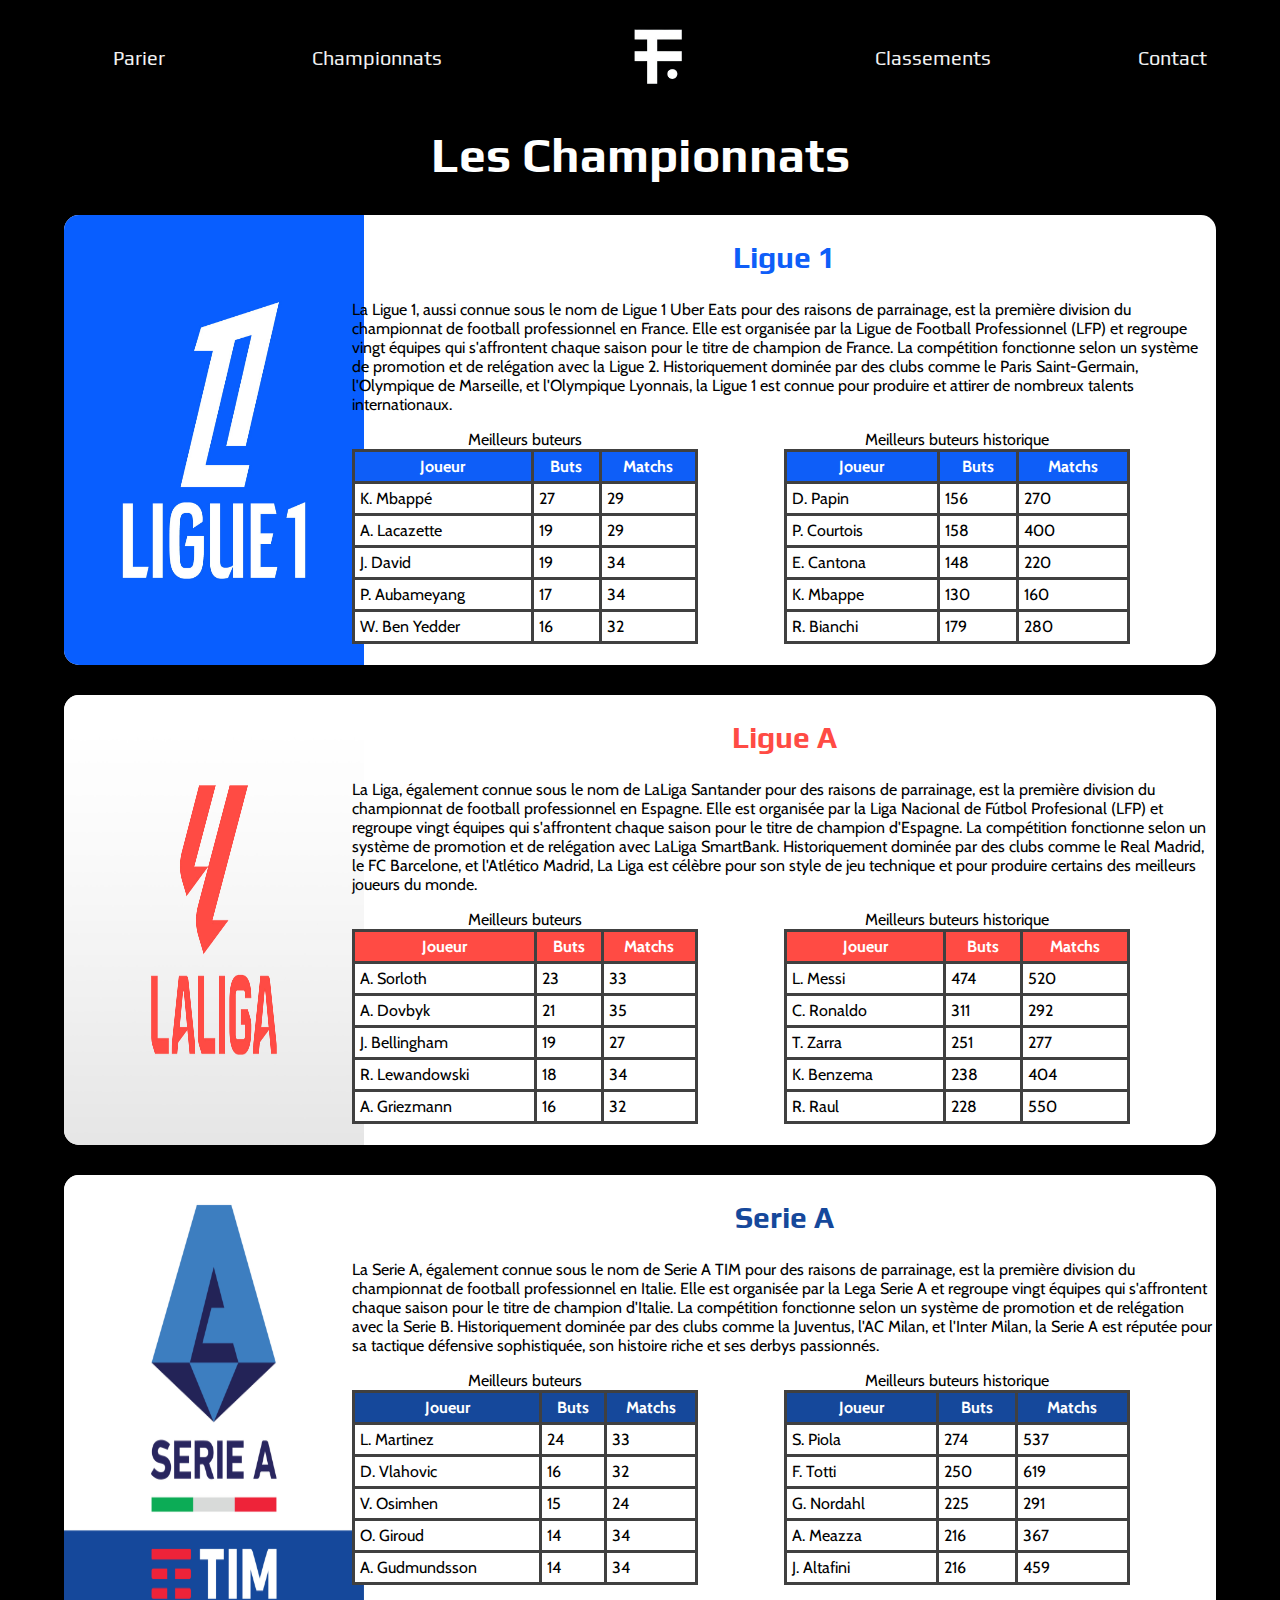
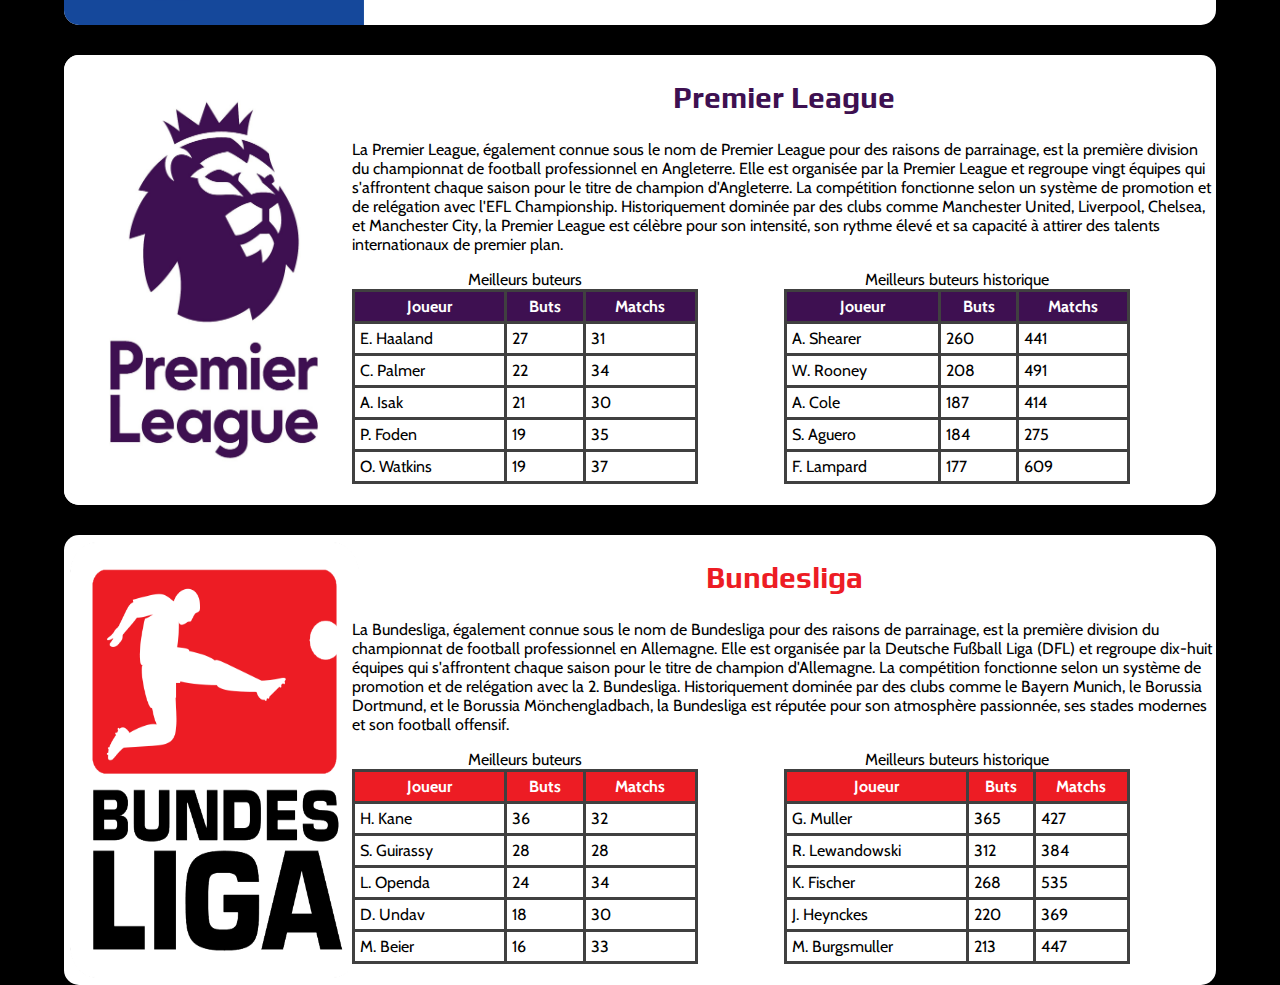
==== html/championnats.html @ 206c5bde "Oui Maximmmmme" ====
<!DOCTYPE html>
<html>

<head>
    <meta charset="UTF-8">
    <title>Football Total | Championnats</title>
    <link rel="stylesheet" href="../css/global.css">
    <link rel="stylesheet" href="../css/championnats.css">
    <script src="../js/championnats.js"></script>
</head>

<body>

    <nav class="navbar">
        <ul class="navbar-navigator">
            <li><a class="navbar-item" href="paris.html">Parier</a></li>
            <li><a class="navbar-item" href="championnats.html">Championnats</a></li>
            <li><a class="navbar-item" href="index.html"><img src="../assets/images/logo.png" alt="logo" class="navbar-logo"></a></li>
            <li><a class="navbar-item" href="classements.html">Classements</a></li>
            <li><a class="navbar-item" href="contact.html">Contact</a></li>
        </ul>
    </nav>

    <h1 class="title">Les Championnats</h1>


    <main>
        <section class="champ-card">

            <img src="../assets/images/logo-ligue1.png" alt="Ligue 1" class="champ-card-img">
            <div class="champ-details">

                <h2 class="champ-card-title" style = "color : #0E5EF8">Ligue 1</h2>

                <p>La Ligue 1, aussi connue sous le nom de Ligue 1 Uber Eats pour des raisons de parrainage, est la
                    première division du championnat de football professionnel en France. Elle est organisée par la
                    Ligue de Football Professionnel (LFP) et regroupe vingt équipes qui s'affrontent chaque saison pour
                    le titre de champion de France. La compétition fonctionne selon un système de promotion et de
                    relégation avec la Ligue 2. Historiquement dominée par des clubs comme le Paris Saint-Germain,
                    l'Olympique de Marseille, et l'Olympique Lyonnais, la Ligue 1 est connue pour produire et attirer de
                    nombreux talents internationaux.</p>


                <div class="table-carousel">
                    <table class="table_component" id="but-ligue1">
                        <caption>Meilleurs buteurs</caption>
                        <thead>
                            <tr>
                                <th>Joueur</th>
                                <th>Buts</th>
                                <th>Matchs</th>
                            </tr>
                        </thead>
                        <tbody>
                        </tbody>
                    </table>

                    <table class="table_component" id="but-ligue1-his">
                        <caption>Meilleurs buteurs historique</caption>
                        <thead>
                            <tr>
                                <th>Joueur</th>
                                <th>Buts</th>
                                <th>Matchs</th>
                            </tr>
                        </thead>
                        <tbody>
                        </tbody>
                    </table>

                </div>
            </div>

        </section>

        <section class="champ-card">

            <img src="../assets/images/logo-liguea.jpg" alt="Ligua" class="champ-card-img">
            <div class="champ-details">

                <h2 class="champ-card-title" style = "color : #FF4B44">Ligue A</h2>

                <p>La Liga, également connue sous le nom de LaLiga Santander pour des raisons de parrainage, est la première division du championnat de football professionnel en Espagne. Elle est organisée par la Liga Nacional de Fútbol Profesional (LFP) et regroupe vingt équipes qui s'affrontent chaque saison pour le titre de champion d'Espagne. La compétition fonctionne selon un système de promotion et de relégation avec LaLiga SmartBank. Historiquement dominée par des clubs comme le Real Madrid, le FC Barcelone, et l'Atlético Madrid, La Liga est célèbre pour son style de jeu technique et pour produire certains des meilleurs joueurs du monde.</p>


                <div class="table-carousel">
                    <table class="table_component" id="but-liga">
                        <caption>Meilleurs buteurs</caption>
                        <thead>
                            <tr>
                                <th>Joueur</th>
                                <th>Buts</th>
                                <th>Matchs</th>
                            </tr>
                        </thead>
                        <tbody>
                        </tbody>
                    </table>

                    <table class="table_component" id="but-liga-his">
                        <caption>Meilleurs buteurs historique</caption>
                        <thead>
                            <tr>
                                <th>Joueur</th>
                                <th>Buts</th>
                                <th>Matchs</th>
                            </tr>
                        </thead>
                        <tbody>
                        </tbody>
                    </table>

                </div>
            </div>

        </section>

        <section class="champ-card">

            <img src="../assets/images/logo-serie-a.jpg" alt="Serie A" class="champ-card-img">
            <div class="champ-details">

                <h2 class="champ-card-title" style = "color : #15489B">Serie A</h2>

                <p>La Serie A, également connue sous le nom de Serie A TIM pour des raisons de parrainage, est la première division du championnat de football professionnel en Italie. Elle est organisée par la Lega Serie A et regroupe vingt équipes qui s'affrontent chaque saison pour le titre de champion d'Italie. La compétition fonctionne selon un système de promotion et de relégation avec la Serie B. Historiquement dominée par des clubs comme la Juventus, l'AC Milan, et l'Inter Milan, la Serie A est réputée pour sa tactique défensive sophistiquée, son histoire riche et ses derbys passionnés.</p>


                <div class="table-carousel">
                    <table class="table_component" id="but-seriea">
                        <caption>Meilleurs buteurs</caption>
                        <thead>
                            <tr>
                                <th>Joueur</th>
                                <th>Buts</th>
                                <th>Matchs</th>
                            </tr>
                        </thead>
                        <tbody>
                        </tbody>
                    </table>

                    <table class="table_component" id="but-seriea-his">
                        <caption>Meilleurs buteurs historique</caption>
                        <thead>
                            <tr>
                                <th>Joueur</th>
                                <th>Buts</th>
                                <th>Matchs</th>
                            </tr>
                        </thead>
                        <tbody>
                        </tbody>
                    </table>

                </div>
            </div>

        </section>

        <section class="champ-card">

            <img src="../assets/images/logo-premierleague.jpg" alt="Premierleague" class="champ-card-img">
            <div class="champ-details">

                <h2 class="champ-card-title" style = "color : #3E1051">Premier League</h2>

                <p>La Premier League, également connue sous le nom de Premier League pour des raisons de parrainage, est la première division du championnat de football professionnel en Angleterre. Elle est organisée par la Premier League et regroupe vingt équipes qui s'affrontent chaque saison pour le titre de champion d'Angleterre. La compétition fonctionne selon un système de promotion et de relégation avec l'EFL Championship. Historiquement dominée par des clubs comme Manchester United, Liverpool, Chelsea, et Manchester City, la Premier League est célèbre pour son intensité, son rythme élevé et sa capacité à attirer des talents internationaux de premier plan.</p>


                <div class="table-carousel">
                    <table class="table_component" id="but-premierleague">
                        <caption>Meilleurs buteurs</caption>
                        <thead>
                            <tr>
                                <th>Joueur</th>
                                <th>Buts</th>
                                <th>Matchs</th>
                            </tr>
                        </thead>
                        <tbody>
                        </tbody>
                    </table>

                    <table class="table_component" id="but-premierleague-his">
                        <caption>Meilleurs buteurs historique</caption>
                        <thead>
                            <tr>
                                <th>Joueur</th>
                                <th>Buts</th>
                                <th>Matchs</th>
                            </tr>
                        </thead>
                        <tbody>
                        </tbody>
                    </table>

                </div>
            </div>

        </section>

        <section class="champ-card">

            <img src="../assets/images/logo-bundesliga.png" alt="Bundesliga" class="champ-card-img">
            <div class="champ-details">

                <h2 class="champ-card-title" style = "color : #ED1C24">Bundesliga</h2>

                <p>La Bundesliga, également connue sous le nom de Bundesliga pour des raisons de parrainage, est la première division du championnat de football professionnel en Allemagne. Elle est organisée par la Deutsche Fußball Liga (DFL) et regroupe dix-huit équipes qui s'affrontent chaque saison pour le titre de champion d'Allemagne. La compétition fonctionne selon un système de promotion et de relégation avec la 2. Bundesliga. Historiquement dominée par des clubs comme le Bayern Munich, le Borussia Dortmund, et le Borussia Mönchengladbach, la Bundesliga est réputée pour son atmosphère passionnée, ses stades modernes et son football offensif.</p>


                <div class="table-carousel">
                    <table class="table_component" id="but-bundesliga">
                        <caption>Meilleurs buteurs</caption>
                        <thead>
                            <tr>
                                <th>Joueur</th>
                                <th>Buts</th>
                                <th>Matchs</th>
                            </tr>
                        </thead>
                        <tbody>
                        </tbody>
                    </table>

                    <table class="table_component" id="but-bundesliga-his">
                        <caption>Meilleurs buteurs historique</caption>
                        <thead>
                            <tr>
                                <th>Joueur</th>
                                <th>Buts</th>
                                <th>Matchs</th>
                            </tr>
                        </thead>
                        <tbody>
                        </tbody>
                    </table>

                </div>
            </div>

        </section>

    </main>
</body>

</html>
---- css/global.css ----
/****************************** COMMON ******************************/

@import url('https://fonts.googleapis.com/css2?family=Play&display=swap');
@import url('https://fonts.googleapis.com/css2?family=Cabin:ital,wght@0,400..700;1,400..700&display=swap');
@import url('https://fonts.googleapis.com/css2?family=Cabin:ital,wght@0,400..700;1,400..700&family=Heebo:wght@100..900&display=swap');

html {
    scroll-behavior: smooth;
}

body {
    padding: 0;
    margin: 0;

    background-color: black;
}

.title {
    color: white;
    text-align: center;
}

p {}

h1 {
    font-family: "Play", sans-serif;
    font-size: 3em;
    color: #000000;
}

h2 {}

div {}


/****************************** NAVBAR ******************************/
.navbar-item {
    font-family: "Play", sans-serif;
    font-size: 20px;

    color: #F2F2F2;
    text-decoration: none;
}

.navbar-navigator {

    display: flex;
    justify-content: space-around;
    align-items: center;
    list-style: none;

    height: 100%;
    margin: 0;

}

.navbar {
    background-position: center;
    height: 75px;
    padding-top: 20px;
}

.navbar-logo {
    width: 140px;
}
---- css/championnats.css ----
@import url('https://fonts.googleapis.com/css2?family=Play&display=swap');
@import url('https://fonts.googleapis.com/css2?family=Cabin:ital,wght@0,400..700;1,400..700&display=swap');
@import url('https://fonts.googleapis.com/css2?family=Cabin:ital,wght@0,400..700;1,400..700&family=Heebo:wght@100..900&display=swap');


.champ-card {
    display: grid;
    grid-template-columns: 25% 75%;

    background-color: white;

    width: 90%;

    border-radius: 15px;
}

main {
    display: flex;
    flex-direction: column;

    /*centering the content*/
    align-items: center;
    justify-content: center;
    gap: 30px;

}

.champ-card-img {
    width: 300px;
    height: 450px;

    border-top-left-radius: 15px;
    border-bottom-left-radius: 15px;
}

.champ-details h2 {
    text-align: center;
    font-family: "Play", sans-serif;
    font-size: 30px;
}

.champ-details p {
    color: black;
    font-family: "Cabin", sans-serif;
    text-align: start;
}


table {
    border-collapse: collapse;
    font-family: "Cabin", sans-serif;
}

.table_component table {
    border-collapse: collapse;
    table-layout: auto;
    text-align: center;
}

.table_component caption {
    caption-side: top;
    text-align: center;
}

.table_component th {
    border: 3px solid #404040;
    color: #ffffff;
    padding: 5px;
}

.table_component td {
    border: 3px solid #404040;
    background-color: #ffffff;
    color: #000000;
    padding: 5px;
}

#but-ligue1 {
    background-color: #0E5EF8;
}

#but-ligue1-his {
    background-color: #0E5EF8;
}

#but-liga {
    background-color: #FF4B44;
}

#but-liga-his {
    background-color: #FF4B44;
}

#but-bundesliga {
    background-color: #ED1C24;
}

#but-bundesliga-his {
    background-color: #ED1C24;
}

#but-premierleague {
    background-color: #3E1051;
}

#but-premierleague-his {
    background-color: #3E1051;
}

#but-seriea {
    background-color: #15489B;
}

#but-seriea-his {
    background-color: #15489B;
}

.table-carousel {
    display: grid; 
    grid-template-columns: 40% 40%; 
    grid-gap: 10%;
}
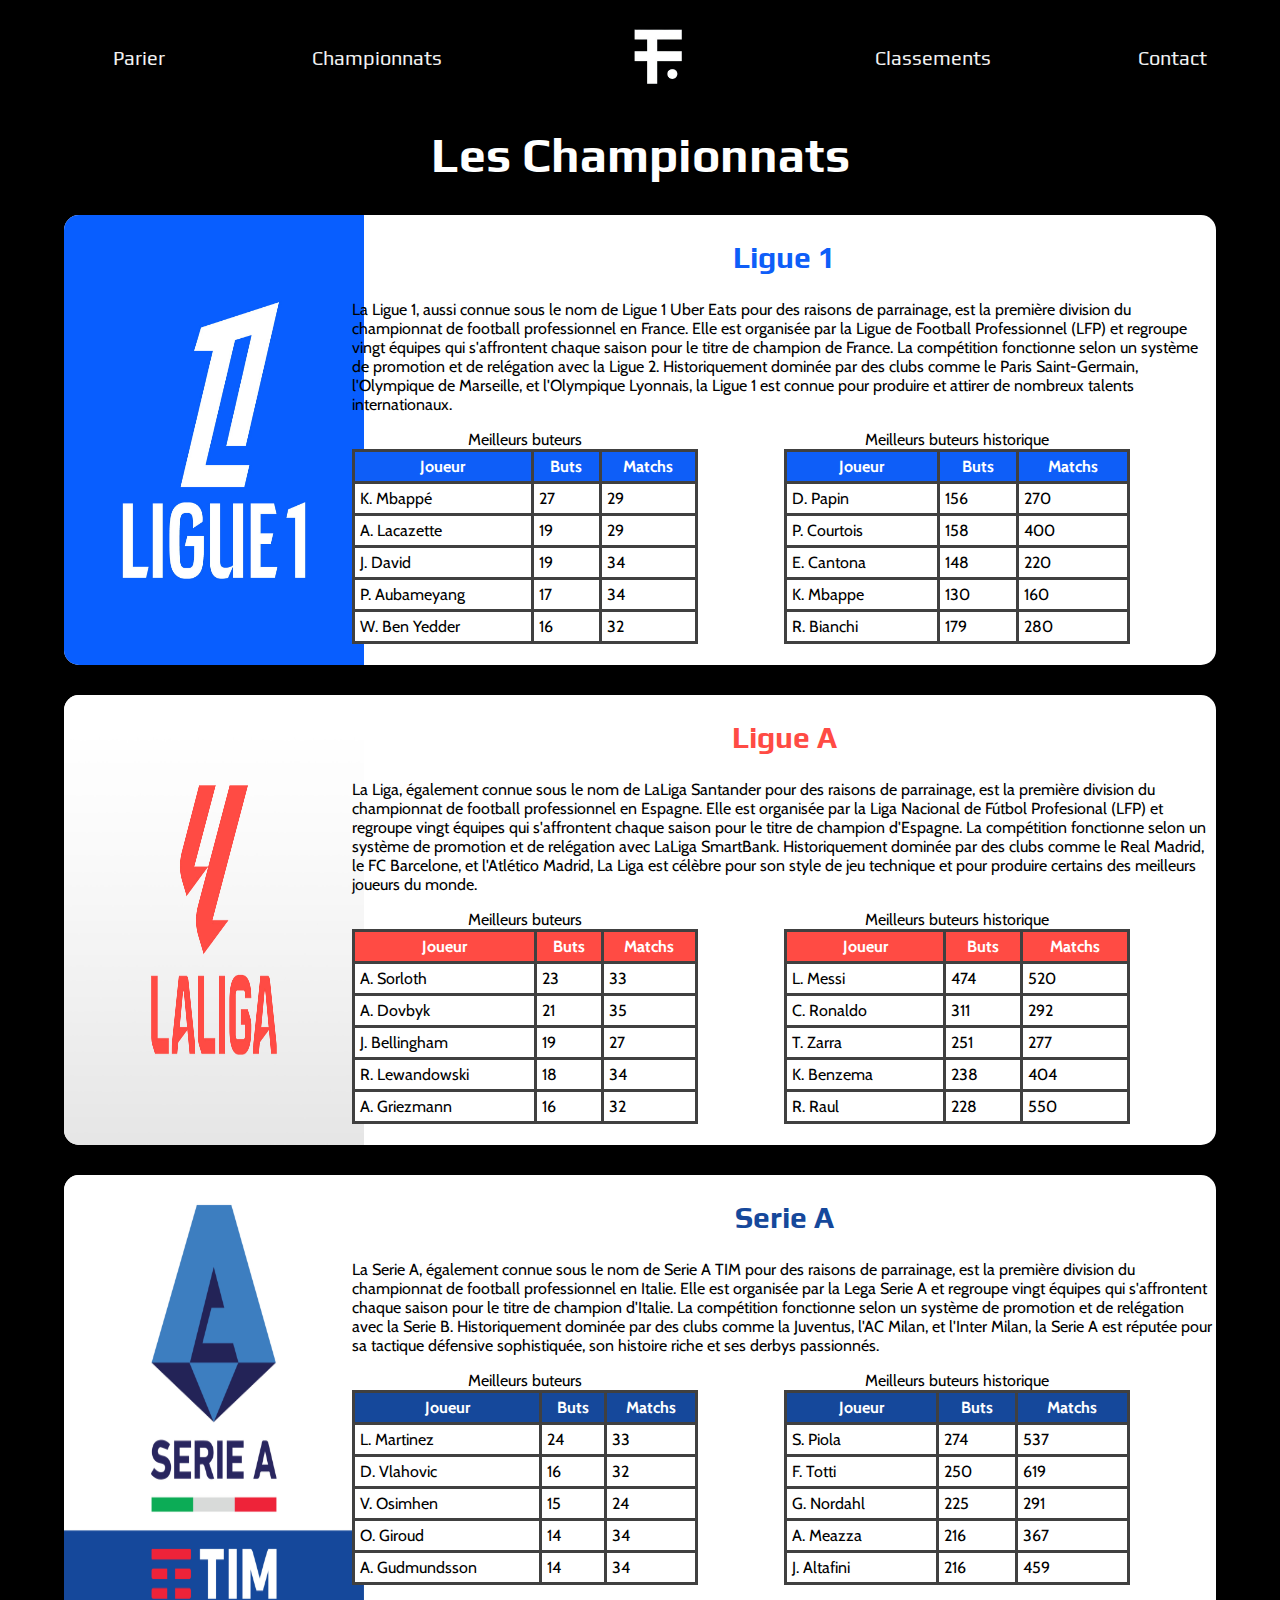
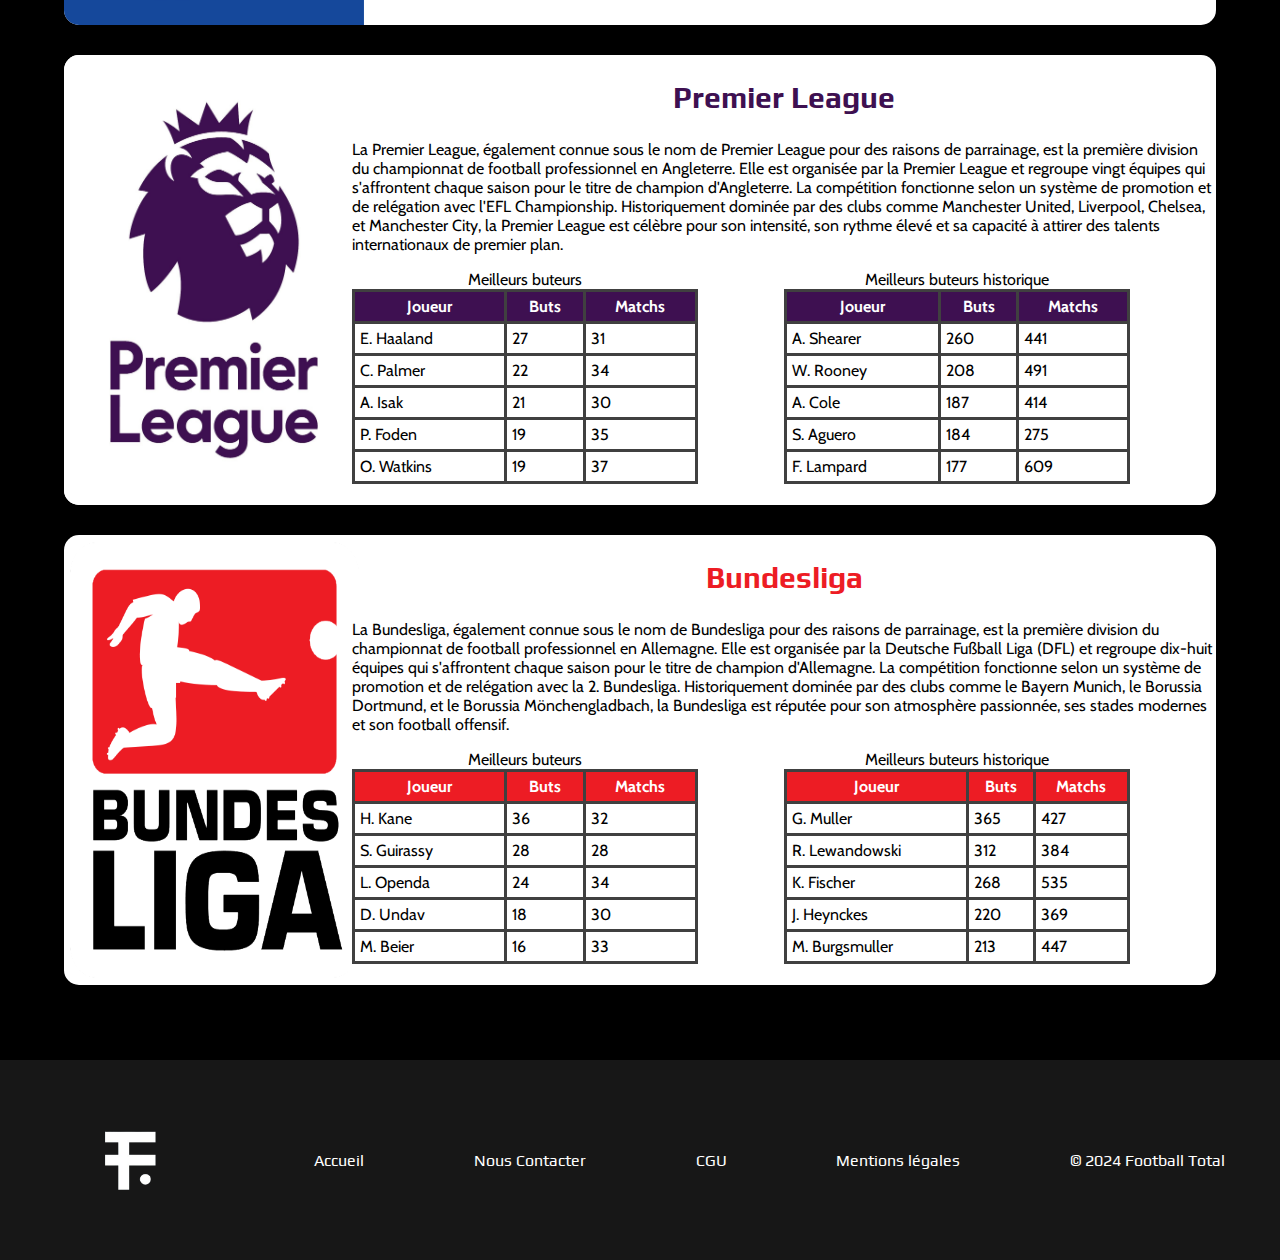
==== commit 8ab78127: "Add footer" ====
--- a/html/championnats.html
+++ b/html/championnats.html
@@ -242,6 +242,15 @@
         </section>
 
     </main>
+
+    <footer>
+        <img src="../assets/images/logo.png" alt="logo" class="footer-logo">
+        <p>Accueil</p>
+        <p>Nous Contacter</p>
+        <p>CGU</p>
+        <p>Mentions légales</p>
+        <p>© 2024 Football Total</p>
+    </footer>
 </body>
 
 </html>--- a/css/global.css
+++ b/css/global.css
@@ -15,6 +15,25 @@
     background-color: black;
 }
 
+footer {
+    height: 200px;
+    background-color: rgb(23, 23, 23);
+    display: flex;
+    justify-content: space-around;
+    align-items: center;
+    margin-top: 75px;
+}
+
+footer p {
+    color: white;
+    font-family: "Play", sans-serif;
+    text-decoration: none;
+}
+
+footer img {
+    width: 150px;
+}
+
 .title {
     color: white;
     text-align: center;
@@ -25,7 +44,8 @@
 h1 {
     font-family: "Play", sans-serif;
     font-size: 3em;
-    color: #000000;
+    color: white;
+    text-align: center;
 }
 
 h2 {}
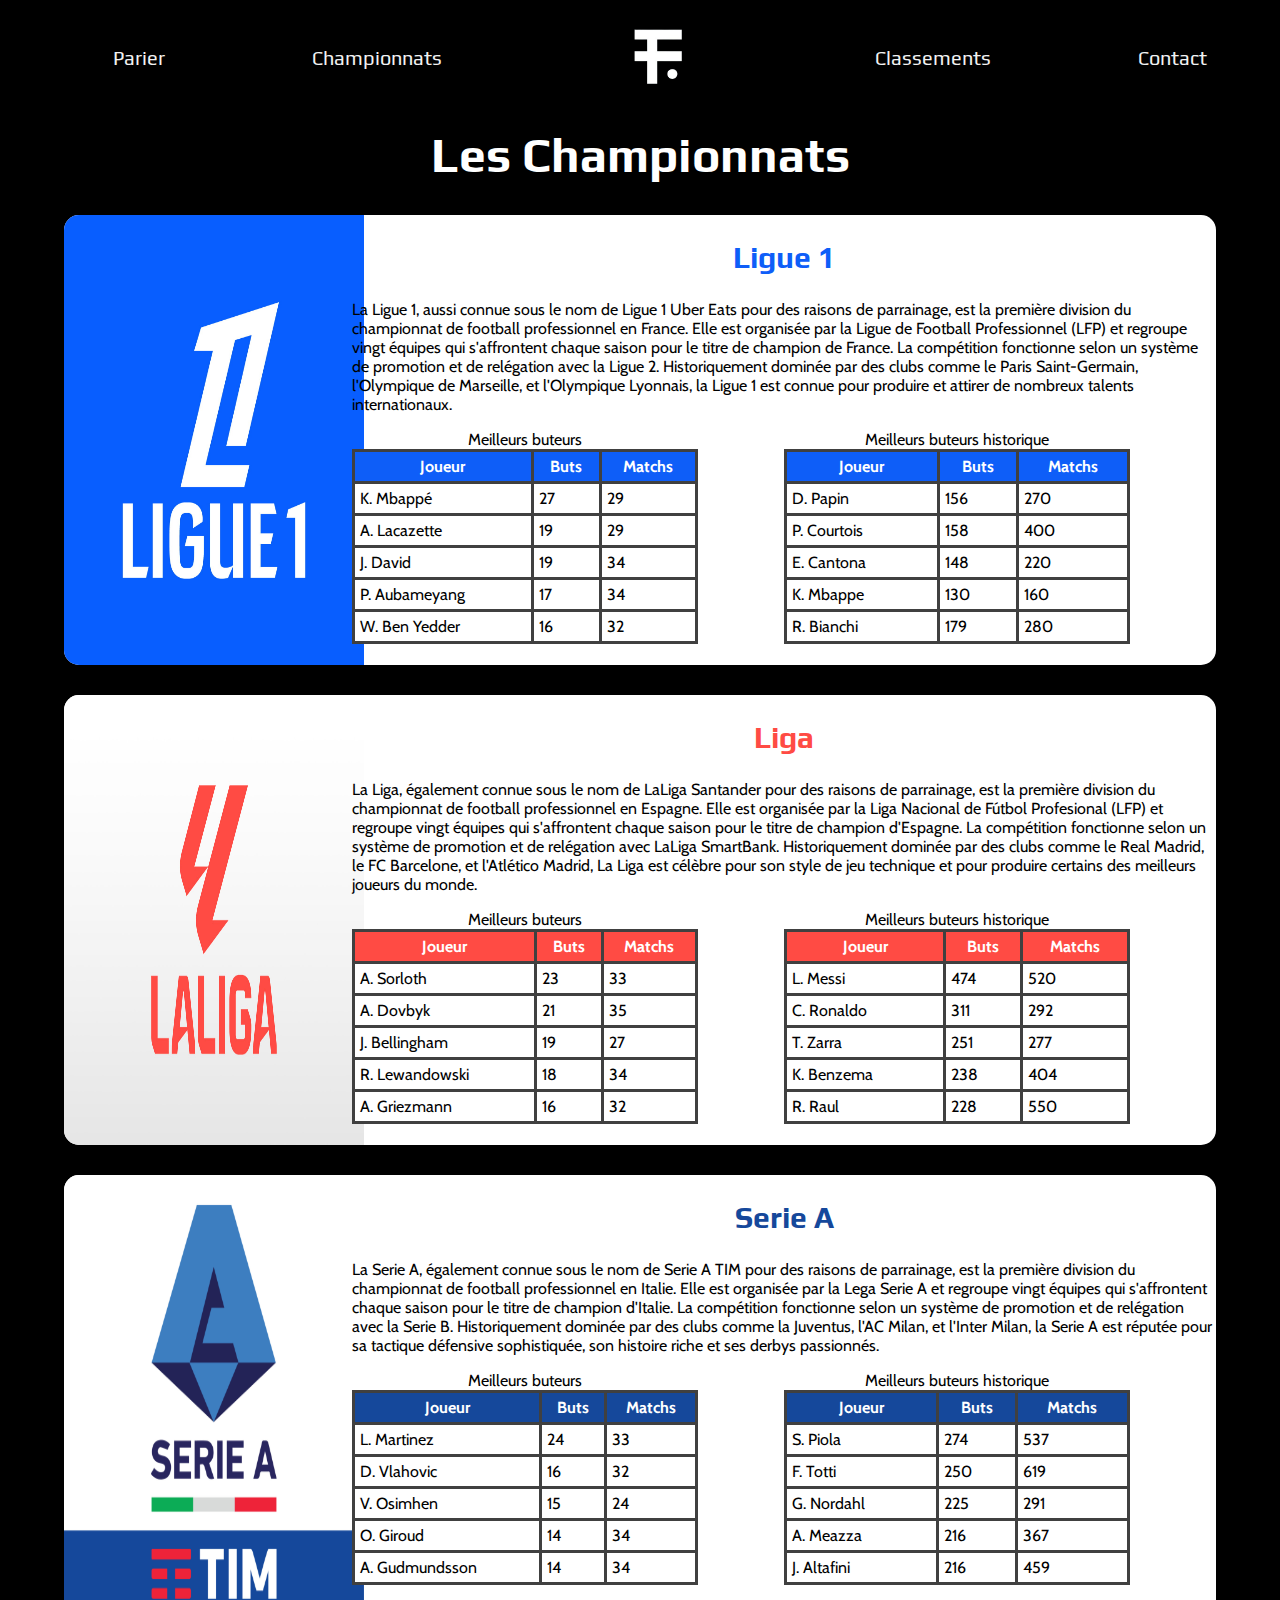
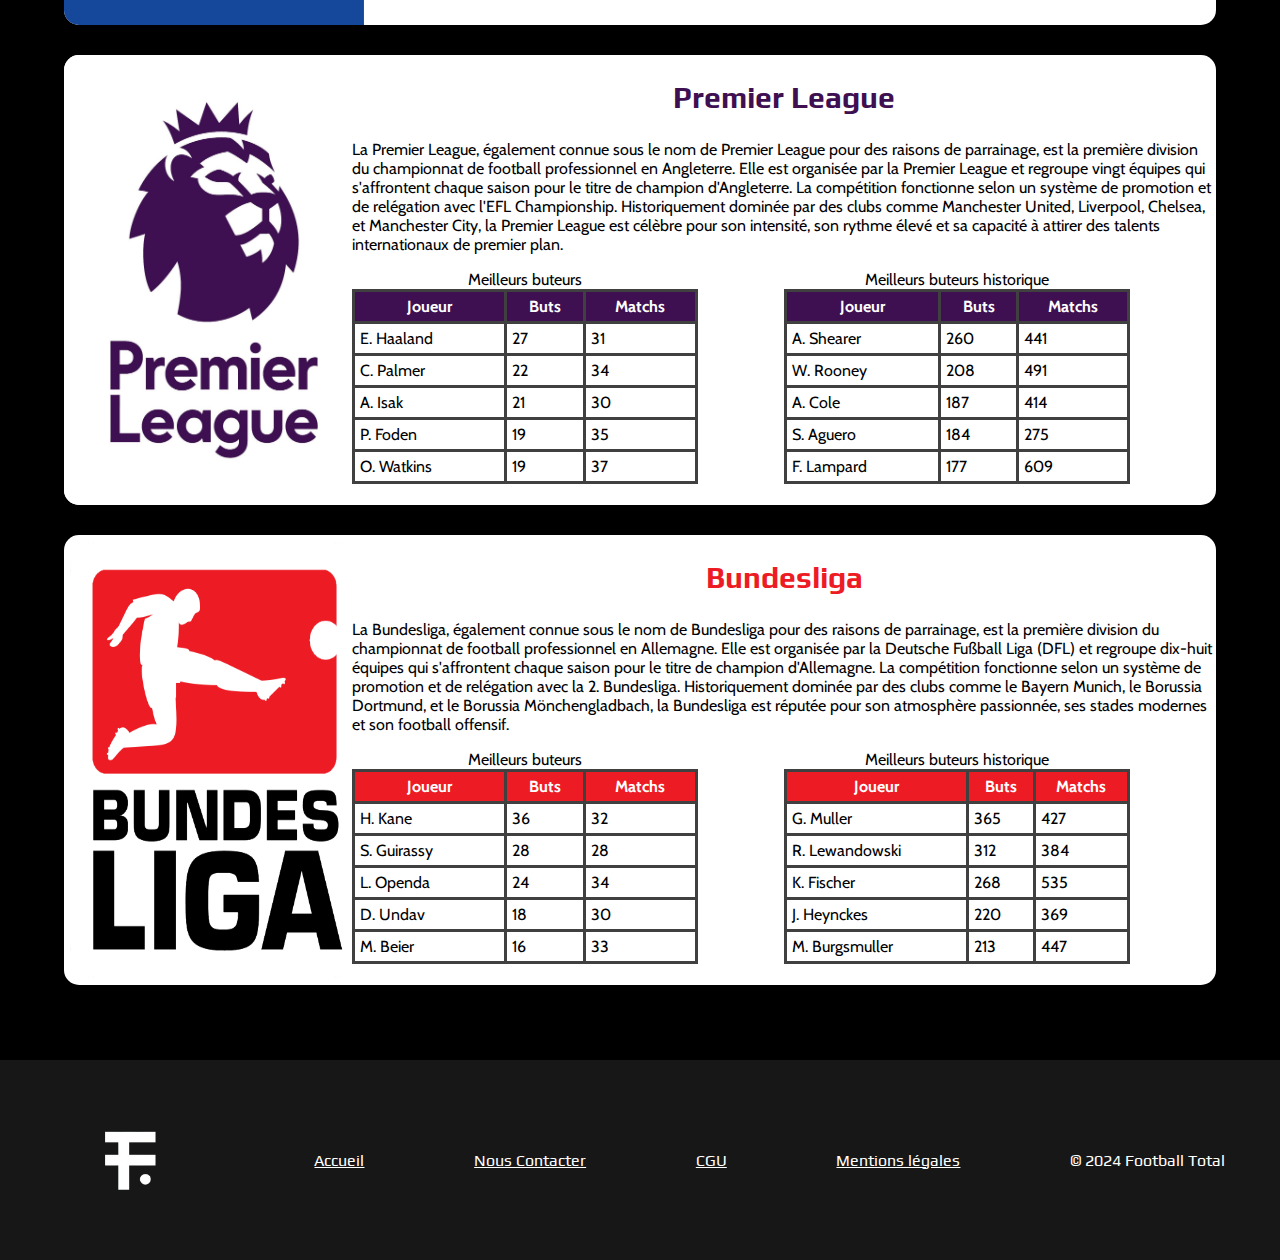
==== commit 19346d37: "Rendu" ====
--- a/html/championnats.html
+++ b/html/championnats.html
@@ -6,6 +6,7 @@
     <title>Football Total | Championnats</title>
     <link rel="stylesheet" href="../css/global.css">
     <link rel="stylesheet" href="../css/championnats.css">
+    <link rel="icon" type="image/x-icon" href="../assets/images/logo.png">
     <script src="../js/championnats.js"></script>
 </head>
 
@@ -78,7 +79,7 @@
             <img src="../assets/images/logo-liguea.jpg" alt="Ligua" class="champ-card-img">
             <div class="champ-details">
 
-                <h2 class="champ-card-title" style = "color : #FF4B44">Ligue A</h2>
+                <h2 class="champ-card-title" style = "color : #FF4B44">Liga</h2>
 
                 <p>La Liga, également connue sous le nom de LaLiga Santander pour des raisons de parrainage, est la première division du championnat de football professionnel en Espagne. Elle est organisée par la Liga Nacional de Fútbol Profesional (LFP) et regroupe vingt équipes qui s'affrontent chaque saison pour le titre de champion d'Espagne. La compétition fonctionne selon un système de promotion et de relégation avec LaLiga SmartBank. Historiquement dominée par des clubs comme le Real Madrid, le FC Barcelone, et l'Atlético Madrid, La Liga est célèbre pour son style de jeu technique et pour produire certains des meilleurs joueurs du monde.</p>
 
@@ -245,10 +246,10 @@
 
     <footer>
         <img src="../assets/images/logo.png" alt="logo" class="footer-logo">
-        <p>Accueil</p>
-        <p>Nous Contacter</p>
-        <p>CGU</p>
-        <p>Mentions légales</p>
+        <a href="/">Accueil</a>
+        <a href="/html/contact.html">Nous Contacter</a>
+        <a href="https://www.google.com">CGU</a>
+        <a href="https://www.google.com">Mentions légales</a>
         <p>© 2024 Football Total</p>
     </footer>
 </body>
--- a/css/global.css
+++ b/css/global.css
@@ -24,10 +24,14 @@
     margin-top: 75px;
 }
 
+footer a{
+    color: white;
+    font-family: "Play", sans-serif;
+}
+
 footer p {
     color: white;
     font-family: "Play", sans-serif;
-    text-decoration: none;
 }
 
 footer img {
@@ -82,4 +86,13 @@
 
 .navbar-logo {
     width: 140px;
+}
+
+
+.contact-container {
+    width: 75%;
+    margin: auto;
+    color: white;
+    font-family: "Play", sans-serif;
+    text-align: center;
 }